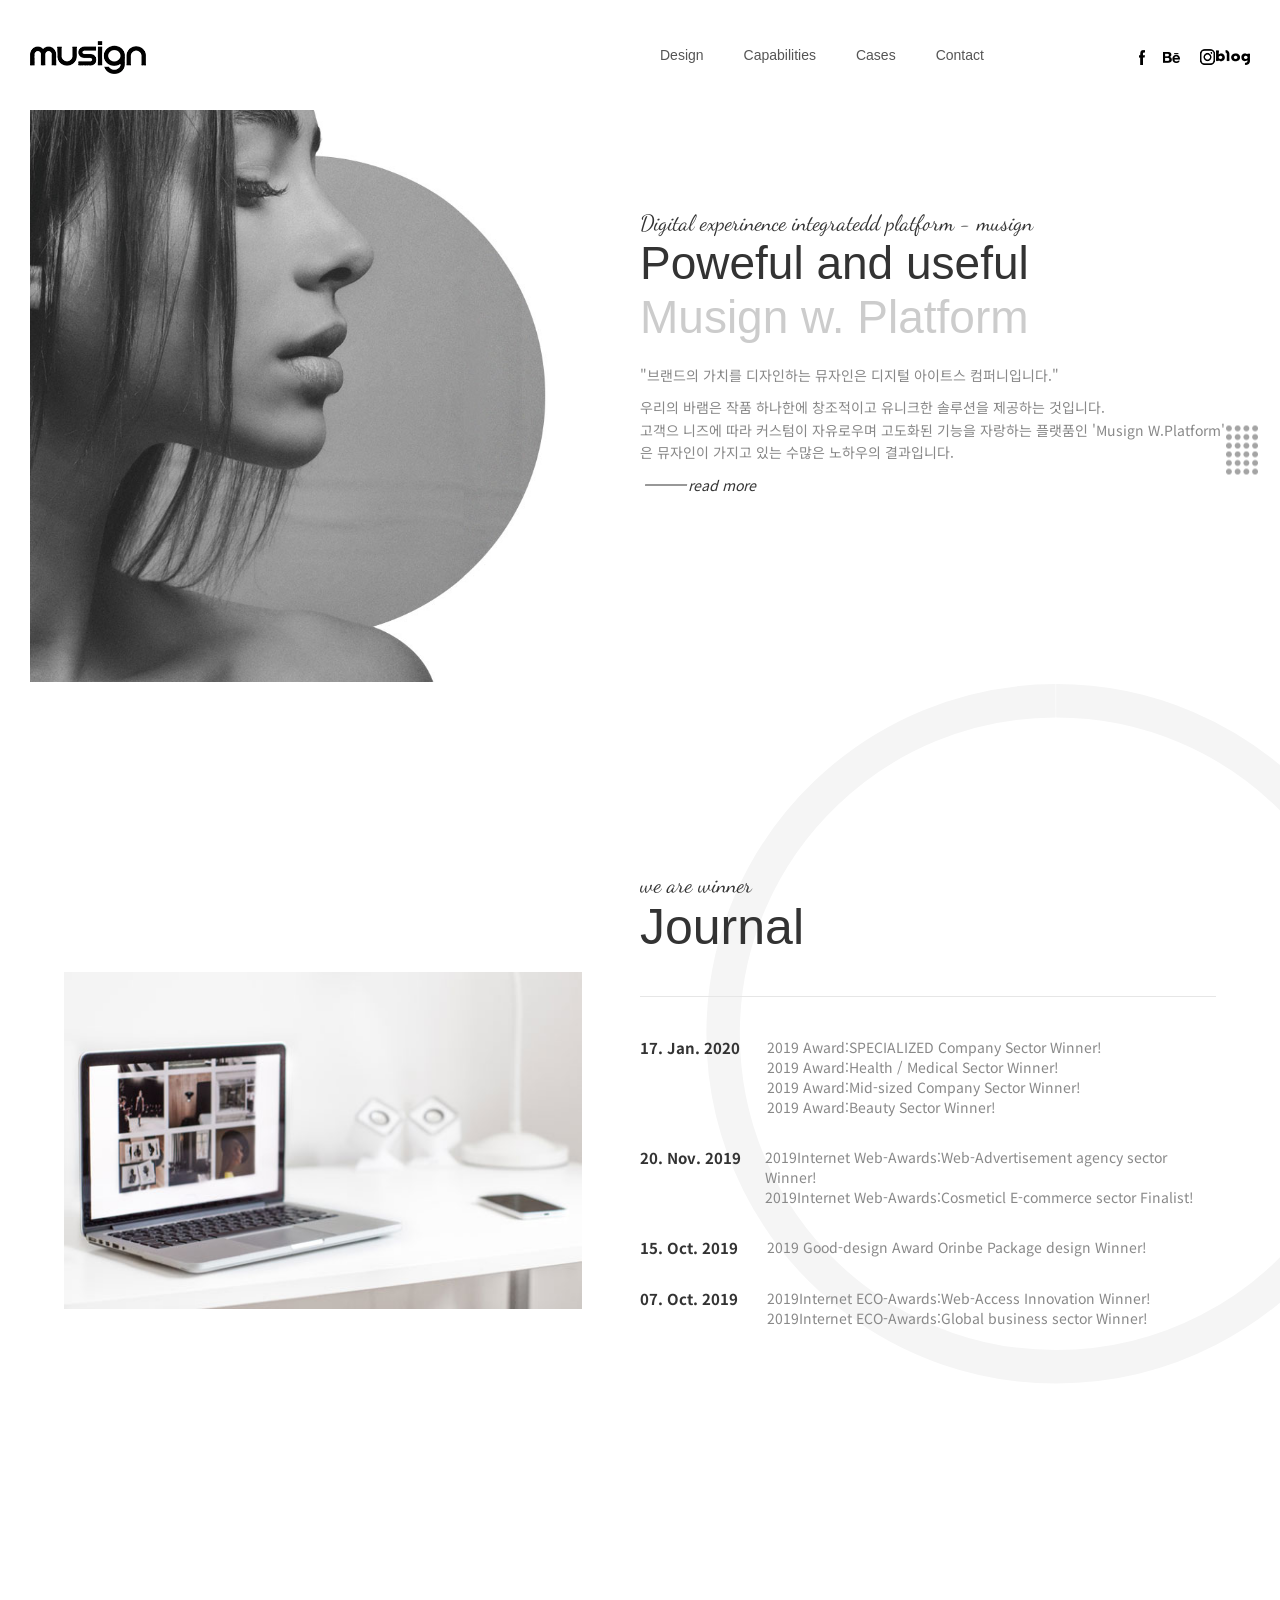
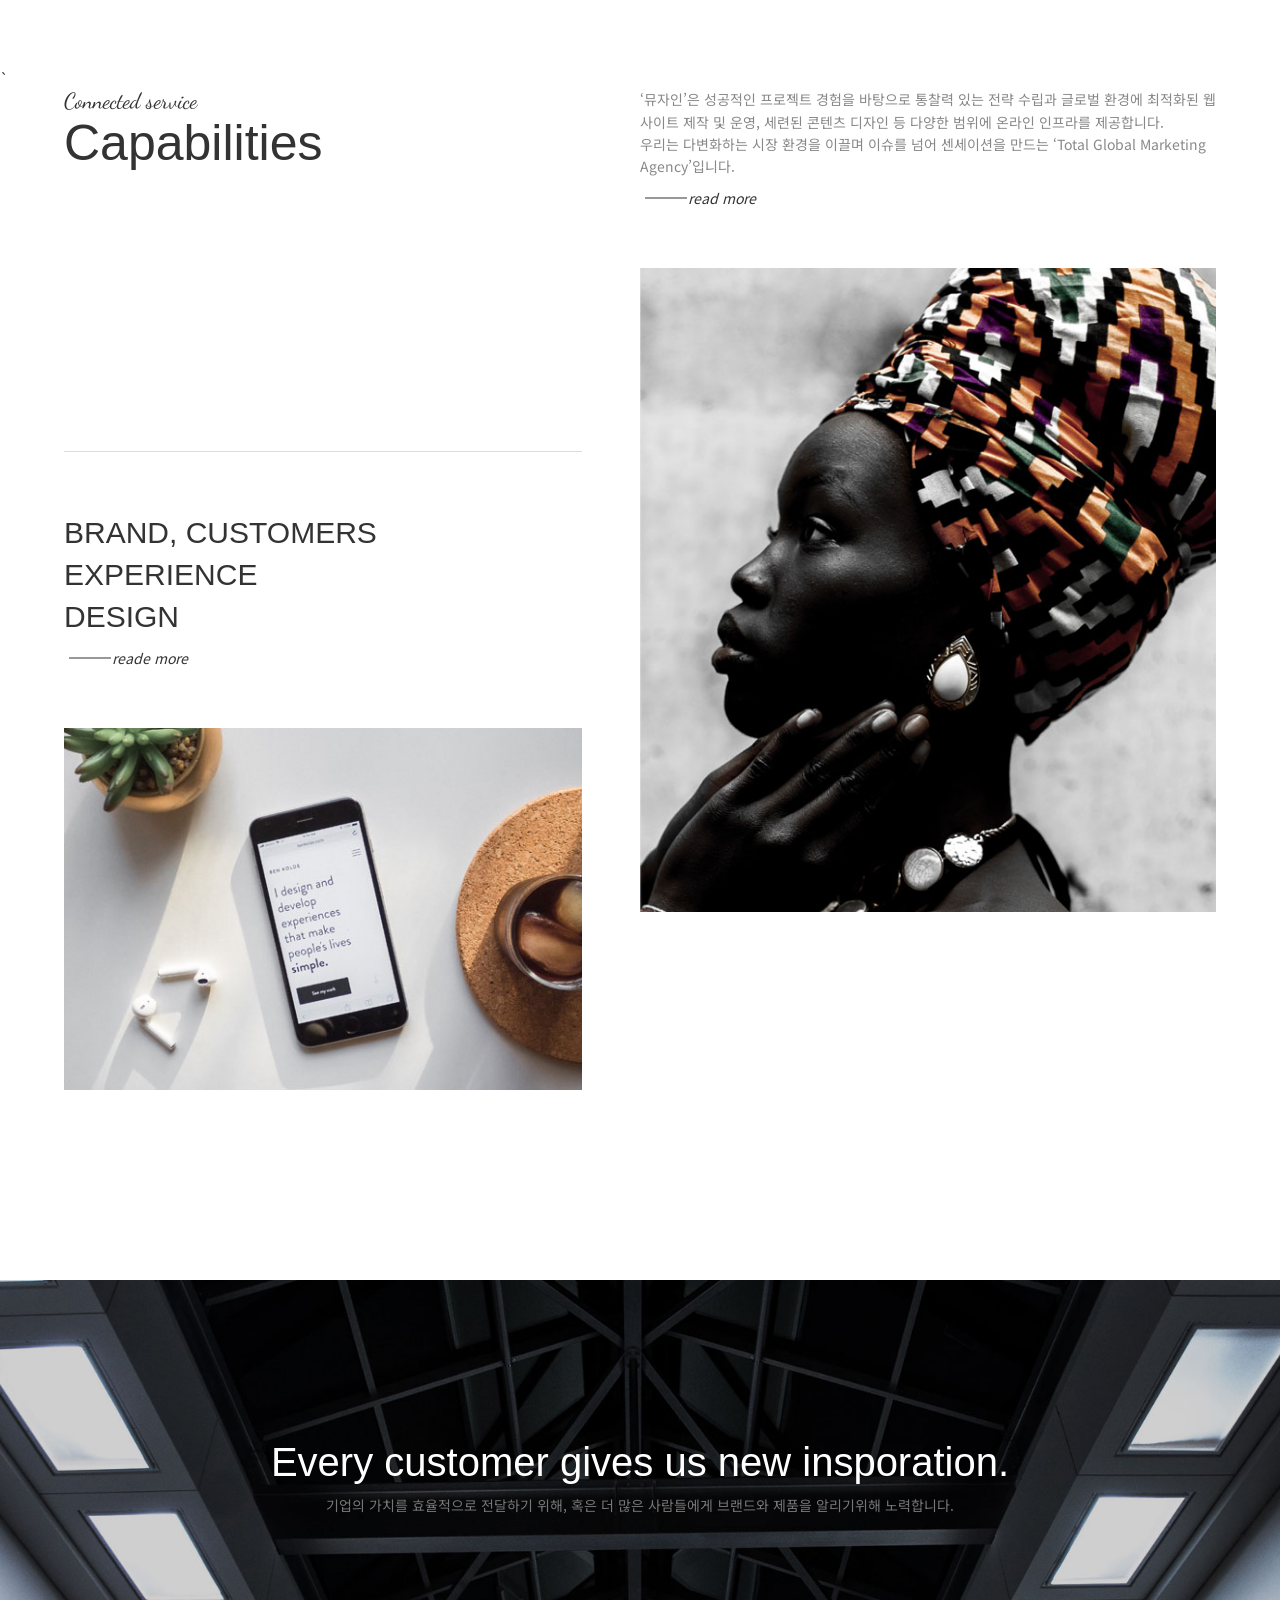
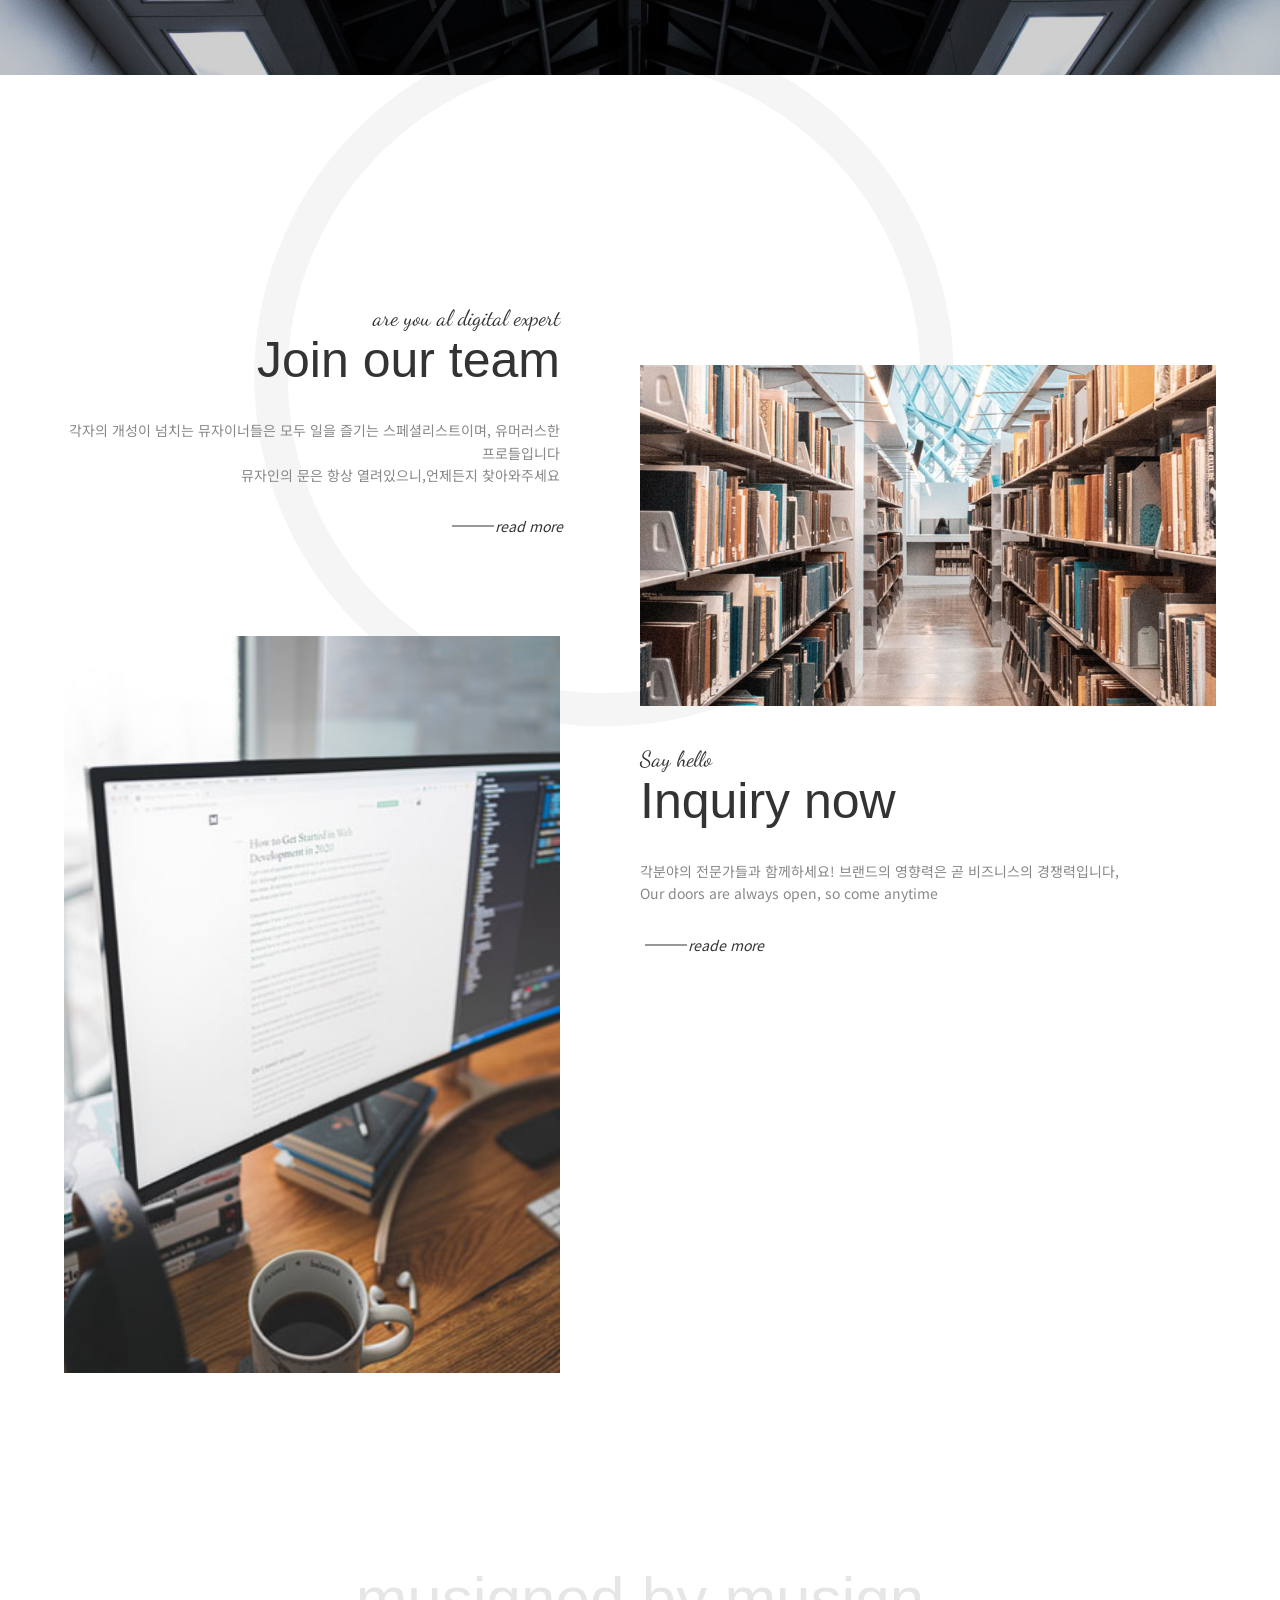
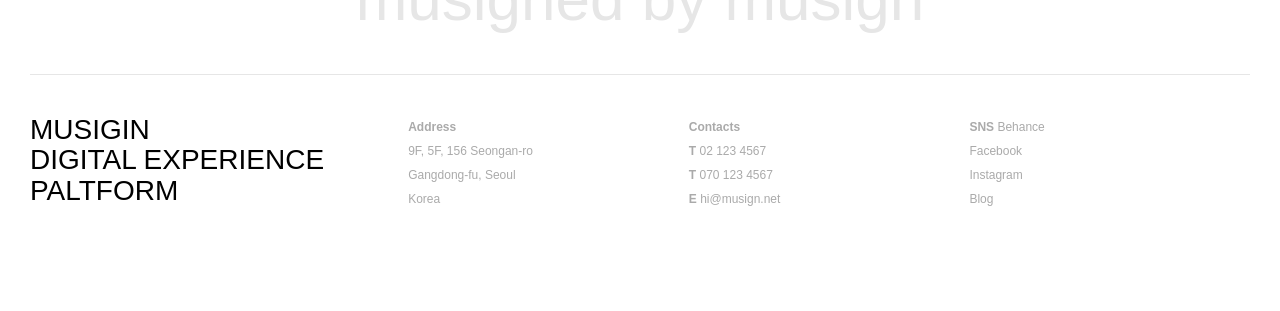
==== musign/index.html @ 60542009 "musign 제작" ====
<!doctype html>
<html lang="ko">
    <head>
        <meta charset="UTF-8" />
        <meta name="viewport" content="width=device-width, initial-scale=1.0" />
        <title>musign 클론코딩</title>
        <link rel="stylesheet" href="css/style.css" />
        <script src="js/jquery-3.3.1.min.js"></script>
        <script src="js/scrolla.jquery.min.js"></script>
        <script src="js/script.js"></script>
    </head>
    <body>
        <div class="wrap">
            <div class="menuOpen">
                <button class="open">
                    <img src="img/open-icon.png" alt="" />
                </button>
                <div class="menuWrap">
                    <a href="#" class="close"><img src="img/close.png" alt="" /></a>
                    <a href="#" class="close en"> close</a>
                    <ul class="tit en animate" data-animate="motion">
                        <li>
                            <a href="#"
                                ><span><b>Design</b></span></a
                            >
                        </li>
                        <li>
                            <a href="#"
                                ><span><b>Capabilities</b></span></a
                            >
                        </li>
                        <li>
                            <a href="#"
                                ><span><b>Cases</b></span></a
                            >
                        </li>
                        <li>
                            <a href="#"
                                ><span><b>Contact</b></span></a
                            >
                        </li>
                    </ul>
                </div>
            </div>
            <header>
                <div class="innerHeader">
                    <h1 class="logo">
                        <a href="index.html"><img src="img/logo.png" alt="" /></a>
                    </h1>
                    <nav class="mainMenu">
                        <span class="bar"></span>
                        <ul class="gnb en">
                            <li><a href="#">Design</a></li>
                            <li><a href="#">Capabilities</a></li>
                            <li><a href="#">Cases</a></li>
                            <li><a href="#">Contact</a></li>
                        </ul>
                        <ul class="sns">
                            <li>
                                <a href="#"><img src="img/sns-icon01.png" alt="" /></a>
                            </li>
                            <li>
                                <a href="#"><img src="img/sns-icon02.png" alt="" /></a>
                            </li>
                            <li>
                                <a href="#"><img src="img/sns-icon03.png" alt="" /></a>
                            </li>
                            <li>
                                <a href="#"><img src="img/sns-icon04.png" alt="" /></a>
                            </li>
                        </ul>
                    </nav>
                </div>
            </header>
            <section class="visual">
                <div class="mainImg">
                    <p class="img animate" data-animate="motion">
                        <img src="img/mainVisual.jpg" alt="" />
                    </p>
                </div>
                <div class="mainTxt">
                    <h2 class="tit en animate" data-animate="motion">
                        <span class="en_s"
                            ><b>Digital experinence integratedd platform - musign</b></span
                        >
                        <span><b>Poweful and useful</b></span>
                        <span class="gray"><b>Musign w. Platform</b></span>
                    </h2>
                    <div class="txt animate" data-animate="motion">
                        <p>
                            <b
                                >"브랜드의 가치를 디자인하는 뮤자인은 디지털 아이트스
                                컴퍼니입니다."</b
                            >
                        </p>
                        <p>
                            <b>
                                우리의 바램은 작품 하나한에 창조적이고 유니크한 솔루션을 제공하는
                                것입니다. <br />
                                고객으 니즈에 따라 커스텀이 자유로우며 고도화된 기능을 자랑하는
                                플랫품인 'Musign W.Platform' <br />은 뮤자인이 가지고 있는 수많은
                                노하우의 결과입니다.</b
                            >
                        </p>
                        <p>
                            <b><a href="#" class="moreBtn">read more</a></b>
                        </p>
                    </div>
                </div>
            </section>
            <section class="journal">
                <p class="scroll">scroll</p>
                <!-- svg -->
                <div class="circleBox animate" data-animate="motion">
                    <svg
                        class="svgAni"
                        version="1.1"
                        xmlns="http://www.w3.org/2000/svg"
                        xmlns:xlink="http://www.w3.org/1999/xlink"
                        x="0px"
                        y="0px"
                        width="700px"
                        height="700px"
                        viewBox="0 0 523.421 523.104"
                        enable-background="new 0 0 523.421 523.104"
                        xml:space="preserve"
                    >
                        <path
                            d="M510.844,261.637
                    c0,69.277-28.291,131.946-73.95,177.084c-44.978,44.464-106.809,71.916-175.05,71.916c-55.662,0-107.058-18.264-148.522-49.125
                    C52.343,416.126,12.843,343.494,12.843,261.637c0-56.924,19.102-109.387,51.245-151.329
                    c45.509-59.381,117.161-97.671,197.755-97.671c70.752,0,134.612,29.51,179.944,76.893
                    C484.565,134.242,510.844,194.871,510.844,261.637z"
                        />
                    </svg>
                </div>
                <div class="inner">
                    <div class="box">
                        <p class="img animate" data-animate="motion">
                            <img src="img/img_01.jpg" alt="" />
                        </p>
                    </div>
                    <div class="box">
                        <h2 class="tit en animate" data-animate="motion">
                            <span class="en_s"><b>we are winner</b></span>
                            <span><b>Journal</b></span>
                        </h2>
                        <ul>
                            <li>
                                <h3>17. Jan. 2020</h3>
                                <p>
                                    2019 Award:SPECIALIZED Company Sector Winner!<br />
                                    2019 Award:Health / Medical Sector Winner!<br />
                                    2019 Award:Mid-sized Company Sector Winner!<br />
                                    2019 Award:Beauty Sector Winner!
                                </p>
                            </li>
                            <li>
                                <h3>20. Nov. 2019</h3>
                                <p>
                                    2019Internet Web-Awards:Web-Advertisement agency sector
                                    Winner!<br />
                                    2019Internet Web-Awards:Cosmeticl E-commerce sector Finalist!
                                </p>
                            </li>
                            <li>
                                <h3>15. Oct. 2019</h3>
                                <p>2019 Good-design Award Orinbe Package design Winner!</p>
                            </li>
                            <li>
                                <h3>07. Oct. 2019</h3>
                                <p>
                                    2019Internet ECO-Awards:Web-Access Innovation Winner!<br />
                                    2019Internet ECO-Awards:Global business sector Winner!
                                </p>
                            </li>
                        </ul>
                    </div>
                </div>
            </section>
            <section class="service">
                `
                <div class="inner">
                    <div class="box">
                        <h2 class="tit en animate" data-animate="motion">
                            <span class="en_s"><b>Connected service</b></span>
                            <span><b>Capabilities</b></span>
                        </h2>
                    </div>
                    <div class="box">
                        <div class="txt">
                            <p>
                                ‘뮤자인’은 성공적인 프로젝트 경험을 바탕으로 통찰력 있는 전략 수립과
                                글로벌 환경에 최적화된 웹사이트 제작 및 운영, 세련된 콘텐츠 디자인
                                등 다양한 범위에 온라인 인프라를 제공합니다.<br />
                                우리는 다변화하는 시장 환경을 이끌며 이슈를 넘어 센세이션을 만드는
                                ‘Total Global Marketing Agency’입니다.
                            </p>
                            <a href="#" class="moreBtn">read more</a>
                        </div>
                        <p class="img animate" data-animate="motion">
                            <img src="img/img_02.jpg" alt="" />
                        </p>
                    </div>
                    <div class="box design">
                        <h2 class="tit en animate" data-animate="motion">
                            <span><b>BRAND, CUSTOMERS</b></span>
                            <span><b>EXPERIENCE</b></span>
                            <span><b>DESIGN</b></span>
                        </h2>
                        <a href="#" class="moreBtn">reade more</a>
                        <p class="img animate" data-animate="motion">
                            <img src="img/img_03.jpg" alt="" />
                        </p>
                    </div>
                </div>
            </section>
            <section class="customer">
                <h2 class="tit en animate" data-animate="motion">
                    <span><b>Every customer gives us new insporation.</b></span>
                </h2>
                <div class="txt">
                    기업의 가치를 효율적으로 전달하기 위해, 혹은 더 많은 사람들에게 브랜드와 제품을
                    알리기위해 노력합니다.
                </div>
            </section>
            <section class="team">
                <!-- svg -->
                <div class="circleBox animate" data-animate="motion">
                    <svg
                        class="svgAni"
                        version="1.1"
                        xmlns="http://www.w3.org/2000/svg"
                        xmlns:xlink="http://www.w3.org/1999/xlink"
                        x="0px"
                        y="0px"
                        width="700px"
                        height="700px"
                        viewBox="0 0 523.421 523.104"
                        enable-background="new 0 0 523.421 523.104"
                        xml:space="preserve"
                    >
                        <path
                            d="M510.844,261.637
                c0,69.277-28.291,131.946-73.95,177.084c-44.978,44.464-106.809,71.916-175.05,71.916c-55.662,0-107.058-18.264-148.522-49.125
                C52.343,416.126,12.843,343.494,12.843,261.637c0-56.924,19.102-109.387,51.245-151.329
                c45.509-59.381,117.161-97.671,197.755-97.671c70.752,0,134.612,29.51,179.944,76.893
                C484.565,134.242,510.844,194.871,510.844,261.637z"
                        />
                    </svg>
                </div>
                <div class="inner">
                    <div class="box left">
                        <h2 class="tit en animate" data-animate="motion">
                            <span class="en_s"><b>are you al digital expert</b></span>
                            <span><b>Join our team</b></span>
                        </h2>
                        <div class="txt">
                            <p>
                                각자의 개성이 넘치는 뮤자이너들은 모두 일을 즐기는 스페셜리스트이며,
                                유머러스한 프로들입니다<br />
                                뮤자인의 문은 항상 열려있으니,언제든지 찾아와주세요
                            </p>
                        </div>
                        <a href="#" class="moreBtn">read more</a>
                        <p class="img animate" data-animate="motion">
                            <img src="img/img_05.jpg" alt="" />
                        </p>
                    </div>
                    <div class="box">
                        <p class="img animate" data-animate="motion">
                            <img src="img/img_06.jpg" alt="" />
                        </p>
                        <h2 class="tit en animate" data-animate="motion">
                            <span class="en_s"><b>Say hello</b> </span>
                            <span><b>Inquiry now</b></span>
                        </h2>
                        <div class="txt">
                            <p>
                                각분야의 전문가들과 함께하세요! 브랜드의 영향력은 곧 비즈니스의
                                경쟁력입니다, <br />
                                Our doors are always open, so come anytime
                            </p>
                        </div>
                        <a href="#" class="moreBtn">reade more</a>
                    </div>
                </div>
            </section>
            <footer>
                <div class="top">
                    <h2 class="tit en animate" data-animate="motion">
                        <span><b>musigned by musign</b></span>
                    </h2>
                </div>
                <div class="bottom en">
                    <ul>
                        <li>
                            MUSIGIN <br />
                            DIGITAL EXPERIENCE <br />PALTFORM
                        </li>
                        <li>
                            <b>Address</b> <br />
                            9F, 5F, 156 Seongan-ro <br />
                            Gangdong-fu, Seoul <br />
                            Korea
                        </li>
                        <li>
                            <b>Contacts</b><br />
                            <b>T</b> 02 123 4567<br />
                            <b>T</b> 070 123 4567<br />
                            <b>E</b> hi@musign.net
                        </li>
                        <li>
                            <b>SNS</b>
                            Behance <br />
                            Facebook <br />
                            Instagram <br />
                            Blog
                        </li>
                    </ul>
                </div>
            </footer>
        </div>
    </body>
</html>
---- musign/css/style.css ----
@charset "utf-8";
@import url('https://fonts.googleapis.com/css2?family=Dancing+Script&family=Noto+Sans+KR&display=swap');

/* reset */
* {margin: 0;padding: 0;}
html, body, div, span, applet, object, iframe, h1, h2, h3, h4, h5, h6, p, blockquote, pre, a, abbr, acronym, address, big, cite, code, del, dfn, em, font, img, ins, kbd, q, s, samp, small, strike, strong, sub, sup, tt, var, b, u, i, center, dl, dt, dd, ol, ul, li, fieldset, form, label, legend, table, tbody, tfoot, thead, tr, th, td{margin:0;padding:0;}
h1, h2, h3, h4, h5, h6 {font-weight: 700; font-size: inherit;}
a {color: inherit; text-decoration: inherit;}
img {vertical-align: middle;}
a img {border: none;}
li {list-style: none;}
address, em, i {font-style: normal;}
a:focus {outline: none}
button:focus {outline: none}

@font-face {
    font-family: 'handel gothic';
    src: url(../font/handelgothic.ttf) format('truetype');
}

 /* layout */

body{font-family: 'Noto Sans KR', sans-serif; font-size: 14px; color:#333;}
.wrap {position: relative; overflow: hidden;}
.en {font-family: 'handel gothic', sans-serif;}
.en_s {font-family: 'Dancing Script', cursive;}
.innerHeader {max-width: 90%; margin: 0 auto; height: 110px; line-height: 110px; display: flex; justify-content: space-between;}
.innerHeader .logo a {display: block; width: 100%; height: 100%;}
.innerHeader .mainMenu {width: 50%;  display: flex; justify-content: space-between;}
.innerHeader .mainMenu span {display: none;}
.innerHeader .mainMenu .gnb{ width: 50%; display: flex;}
.innerHeader .mainMenu .gnb li {margin: 0 20px;}
.innerHeader .mainMenu .gnb li a {display: block; width: 100%; height: 100%; color:#555;}
.innerHeader .mainMenu .sns{ width: 25%; display: flex;}
.innerHeader .mainMenu .sns li{width: 25%; text-align: right;}
.innerHeader .mainMenu .sns li a {display: block; width: 100%; height: 100%;}

/* 공통요소 */
.tit {font-size: 50px;}
.tit span {display: block;}
.tit span b{font-weight: normal; overflow: hidden; }
.tit span.en_s {font-size: 22px; font-weight: normal;}
.tit span.gray {color:#ccc}
.txt p {color:#888; line-height: 1.6; margin-bottom: 10px;}
.moreBtn {display: inline-block; color:#333; position: relative; padding-left: 45px; transform: skewX(-15deg) translateX(5px); transition: all 0.15s;}
.moreBtn:before {content: ''; width: 42px; height: 1px; background: #333; position: absolute; top: 50%; left: 0; transform: translateY(-50%);}
.moreBtn:hover, .moreBtn:focus {transform: skewX(0deg) translateX(0px); transition: all 0.3s;}
.inner {width: 1320px; margin:auto; display: flex;justify-content: space-between; flex-wrap: wrap;}
.inner .box {width: 50%; }


/* visual */
.visual {max-width: 90%; margin:0 auto; display: flex;}
.visual .mainImg {width: 50%;}
.visual .mainImg img {width: 90%;}
.visual .mainTxt {width: 50%; margin-top: 180px;}
.visual .mainTxt .tit {font-size: 72px;}
.visual .mainTxt .txt {padding:50px 0 0 70px}

/* journal */
.journal {position: relative; padding:190px 0 120px;}
.journal .scroll {text-transform: uppercase; position: absolute; left: 50%; transform: translateX(-50%); top:-20px; font-size: 10px; letter-spacing: 5px;
 writing-mode: vertical-rl; padding-top: 90px;}
.journal .scroll::before {content: '';position: absolute; height: 75px; width: 1px; background: #333; top:0; left: 6px;}
.journal .inner .box .img {padding-top: 100px;}
.journal .inner .box .tit {margin-bottom: 40px;}
.journal .inner .box ul{border-top: 1px solid #e6e6e6; padding-top: 40px;}
.journal .inner .box ul li {margin-bottom: 30px; display: flex; }
.journal .inner .box ul li h3 {width: 22%; font-size: 15px; font-weight: bold;}
.journal .inner .box ul li p {color:#888;}

/* service */
.service {padding:190px 0;}
.service .inner .box .img {margin-top: 60px;}
.service .inner .box.design {width: 45%;margin-top: -40%; border-top: 1px solid #c4e5ea; padding-top: 60px;}
.service .inner .box.design .tit {font-size: 30px; line-height: 1.4; margin-bottom: 10px;}

/* customer */
.customer {background: url(../img/img_04.jpg) no-repeat center/cover; padding:160px; text-align: center;}
.customer .tit {color:#fff; font-size: 40px; margin-bottom: 10px;}
.customer .txt {color: #777;}

/* team */
.team {padding:190px 0; position: relative;}
.team .inner .box.left {text-align: right;padding-right: 80px; box-sizing: border-box;}
.team .inner .box .tit {margin-top: 40px;}
.team .inner .box .img {margin-top: 100px;}
.team .inner .box .txt {margin: 30px 0;}

/* footer */
footer {width: 1320px; margin: 0 auto;}
footer .top .tit {color:#e6e6e6; font-size: 62px; text-align: center; margin-bottom: 40px;}
footer .bottom {border-top: 1px solid #e6e6e6;padding: 40px 0 100px}
footer .bottom ul {display: flex; justify-content: space-between; flex-wrap: wrap;}
footer .bottom ul li {width: 23%; color:#aaa; font-size: 12px; line-height: 2;}
footer .bottom ul li:nth-child(1) {width: 31%;font-size:28px; color:#000; line-height: 1.1;}

/* circleBox SVG */
.circleBox {transform: rotate(-90deg);}
.journal .circleBox {width: 700px; position: absolute; right: 13%; top:100px; z-index: -1;}
.team .circleBox {width: 700px; position: absolute; top:-50px; left: 20%; z-index: -1;}
.circleBox path {fill:none; stroke:#f5f5f5; stroke-width: 25; stroke-dashoffset:0 ; stroke-dasharray:1564;}

/* animation */
.circleBox .svgAni path {animation-name: dash; animation-duration: 1.5s;}
@keyframes dash {
    0% {stroke-dashoffset: 1564;}
}

/* menuOpen */
.menuOpen button.open {position: fixed;right: 0; top:50%;transform: translateY(-50%);z-index: 100; border:none;padding:30px 22px; box-sizing: border-box;background: none;} 
.menuOpen button.open:before {content:''; width: 100%; height: 100%; background: #f5f5f5; position: absolute; right:-100%; top:0; z-index: -1; transition:all 0.5s}
.menuOpen button.open:hover:before, .menuOpen button.open:focus:before {right:0; transition:all 0.5s; cursor: pointer;}

/* menuWrap */
.menuOpen .menuWrap {width: 100%; height: 100vh; position: fixed; top:0; right:0; z-index:100;background: #eee;}
.menuOpen .menuWrap .tit {color:#ccc; position: absolute; top:50%; transform: translateY(-50%); left: 25%; font-size: 60px;}
.menuOpen .menuWrap .tit li a {display: inline-block; margin-bottom: 20px; position: relative; transition: all 0.3s;}
.menuOpen .menuWrap .tit li a:hover, .menuOpen .menuWrap .tit li a:focus {transform: translateX(30px); color:#333;}
.menuOpen .menuWrap .tit li a:after {content: ''; width: 0; height: 2px; background: #333; position: absolute; left: 0; bottom:-5px; transition: all 0.3s;}
.menuOpen .menuWrap .tit li a:hover:after, .menuOpen .menuWrap .tit li a:focus:after {width: 100%;}

/* close button */
.menuOpen .menuWrap .close:nth-child(1){position: absolute; left: 30px; top:50%; transform: translateY(-50%);}
.menuOpen .menuWrap .close.en {position: absolute; right:50px; top:50px; font-size: 25px; border-bottom: 1px solid #888; color:#888;}

.menuOpen .menuWrap:before {content:''; width: 700px; height: 700px; background: #fff; position: absolute; left: 30%; top:50%; transform: translateY(-50%); border-radius: 100%;}

.menuOpen .menuWrap {width: 0%; opacity: 0; transform: skewY(40deg); transition: all 0.3s;}
.menuOpen .menuWrap.on {width: 100%; opacity: 1; transform: skewY(0deg); transition: all 0.5s;}

/* animation */
.tit.motion span { transform: translate3d(0,0,0) skewY(0deg); overflow: hidden;}
.tit.motion span b {display: block; animation-name: textAni; animation-duration: 1.3s;}

@keyframes textAni {
    0% {opacity: 0;}
    30% {opacity: 0; transform: translate3d(0 ,40px, 0) skewY(8deg); transform-origin: top left;}
}

.txt.motion p {transform: translate3d(0,0,0) skewY(0deg); overflow: hidden;}
.txt.motion p b {display: block;animation-name: textAni; animation-duration: 2s;}

/* img애니메이션 */
.img.motion  {position: relative; animation-name: imgAni; animation-duration: 1s;}
.img.motion:after {content: ''; width: 100%; height: 0%; background: #fff; position:absolute; top:0; left: 0; animation-name: mask; animation-duration: 1.2s;}
@keyframes mask {
    0% {height:90%}
}

/* 배경색애니 */
body {transition: all 0.4s;}
body.on {background: #e8fcff; transition: all 0.3s;}

.service .img.motion:after {background: #e8fcff;}

/* responsive */
/* pc모드 1720~1401px */
@media screen and (max-width: 1720px) {
.innerHeader {max-width:100%; padding: 0 30px; box-sizing: border-box;}
.innerHeader .mainMenu .sns { width: 23%;}
.visual {max-width: 100%; padding:0 30px; box-sizing: border-box;} 
.visual .mainTxt {margin-top:160px ;}
.visual .mainTxt .tit {font-size: 62px}
}

/* pc모드 1400~1025px */
 @media screen and (max-width: 1400px) {
    .visual .mainTxt {margin-top: 100px;}
    .visual .mainTxt .tit {font-size: 46px;}
    .visual .mainTxt .txt {padding:20px 0 0 0}
    .txt p b {font-weight: normal;}
    .journal .scroll {display: none;}
    .journal .circleBox {right:-10%; top:0;}
    .journal .inner .box .img {width: 90%;}
    .img img {width: 100%;}
    .inner {width: 90%;}
    footer {width: 100%; padding:0 30px; box-sizing: border-box;}
} 

/* 테블릿모드 1024~769px */
 @media screen and (max-width: 1024px) {
    innerHeader {height:80px;line-height: 80px;}
    .innerHeader .mainMenu {display: none; width:0; height:0; opacity: 0;}
    .menuOpen button.open {top:20px; right:20px;  padding:0;  transform: none;}
    .menuOpen button.open:before {display: none;}
    .visual {flex-wrap: wrap;}
    .visual .mainImg {width: 100%;}
    .visual .mainImg img {width: 100%; }
    .visual .mainTxt { width:100%;  margin-top: 50px;}
    .inner .box {width:100%}
    .journal {padding: 80px 0;} 
    .journal .circleBox { top:200px;}
    .journal .inner .box .img { padding-top: 0; width: 80%; margin: 0 auto 50px;}
    .service {padding:80px 0;}
    .service .inner .txt {margin-top: 20px;}
    .service .inner .box .img {width: 70%; margin:50px auto;}
    .service .inner .box .img img {width: 100%;}
    .service .inner .box.design {margin-top: 0; width:100%;}
    .service .inner .box.design .img {margin-left: 0;}
    .service .inner .box.design .img img {width: 100%;}
    .service .inner .box.design .img.motion:after {background: #fff;}
    .service .inner .box.design .tit {font-size: 35px;}
    .customer {padding:120px 0;}
    .customer .tit {font-size: 30px;}
    .team .inner .box.left {padding-right: 0;position: relative;}
    .team .inner .box.left .moreBtn {position: absolute; right:0;}
    .team .inner .box .img {margin-top: 50px; width: 70%; float: right;}
    .team .inner .box .img:nth-child(1) {width: 100%;}
    .team .inner .box .tit {clear:both; padding-top:50px}
    footer .bottom ul li:nth-child(1) { width: 100%; margin-bottom: 30px;}
    footer .bottom ul li {width: 33.3333%;}
} 

/* 테블릿모드 767~321px */
 @media screen and (max-width: 768px) {
    body {font-size: 13px;}
    .innerHeader {height: 60px; line-height: 60px;}
    .menuOpen button.open{height: 60px; width: 50px; top: 5px; right: 5px;}
    .menuOpen button.open img {height: 38px;}
    .tit {font-size: 30px;}
    .visual {padding:0 20px}
    .visual .mainTxt .tit {font-size: 31px;}
    .menuOpen .menuWrap .tit {font-size: 35px; left: 20px;}
    .menuOpen .menuWrap .close:nth-child(1){top:20px; left: 20px; transform: none; }
    .menuOpen .menuWrap .close:nth-child(2){display: none;}
    .tit span.en_s {font-size: 18px;}
    .txt p {margin-bottom: 20px;}
    .inner {width: 100%; padding:0 20px; box-sizing: border-box;}
    .journal {padding:50px 0;}
    .journal .circleBox {top:15%; right:-4%}
    .journal .inner .box .img {width: 100%; margin-bottom: 30px;}
    .journal .inner .box ul{padding-top: 20px;}
    .journal .inner .box ul li {margin-bottom: 20px; flex-wrap: wrap;}
    .journal .inner .box ul li h3 {width: 100%;margin-bottom: 10px;}
    .service {padding:50px 0;}
    .service .inner .box.design .img.motion:after {background: #e8fcff;}
    .customer {padding:80px 20px}
    .team {padding:50px 0;}
    footer {padding:0 20px;}
    footer .top .tit {font-size: 31px;}
    footer .bottom ul li {width: 100%; margin-bottom: 10px;}
    footer .bottom ul li :nth-child(1) {font-size: 13px; color:#333;}




 }

 /* 테블릿모드 320px이하 */
 @media screen and (max-width: 320px) {
    body {font-size: 12px;}
    .tit span.en_s {font-size: 16px;}
    .visual .mainTxt .tit, .tit, footer .top .tit, .menuOpen .menuWrap .tit {font-size: 27px;}
    .jounal .inner .box ul li h3 {font-family: 14px;}
    .service .inner .box .img.motion:after {background: #fff;}
    .service .inner .box.design .tit {font-size: 22px;}
    .moreBtn {font-size: 11px;}
 }
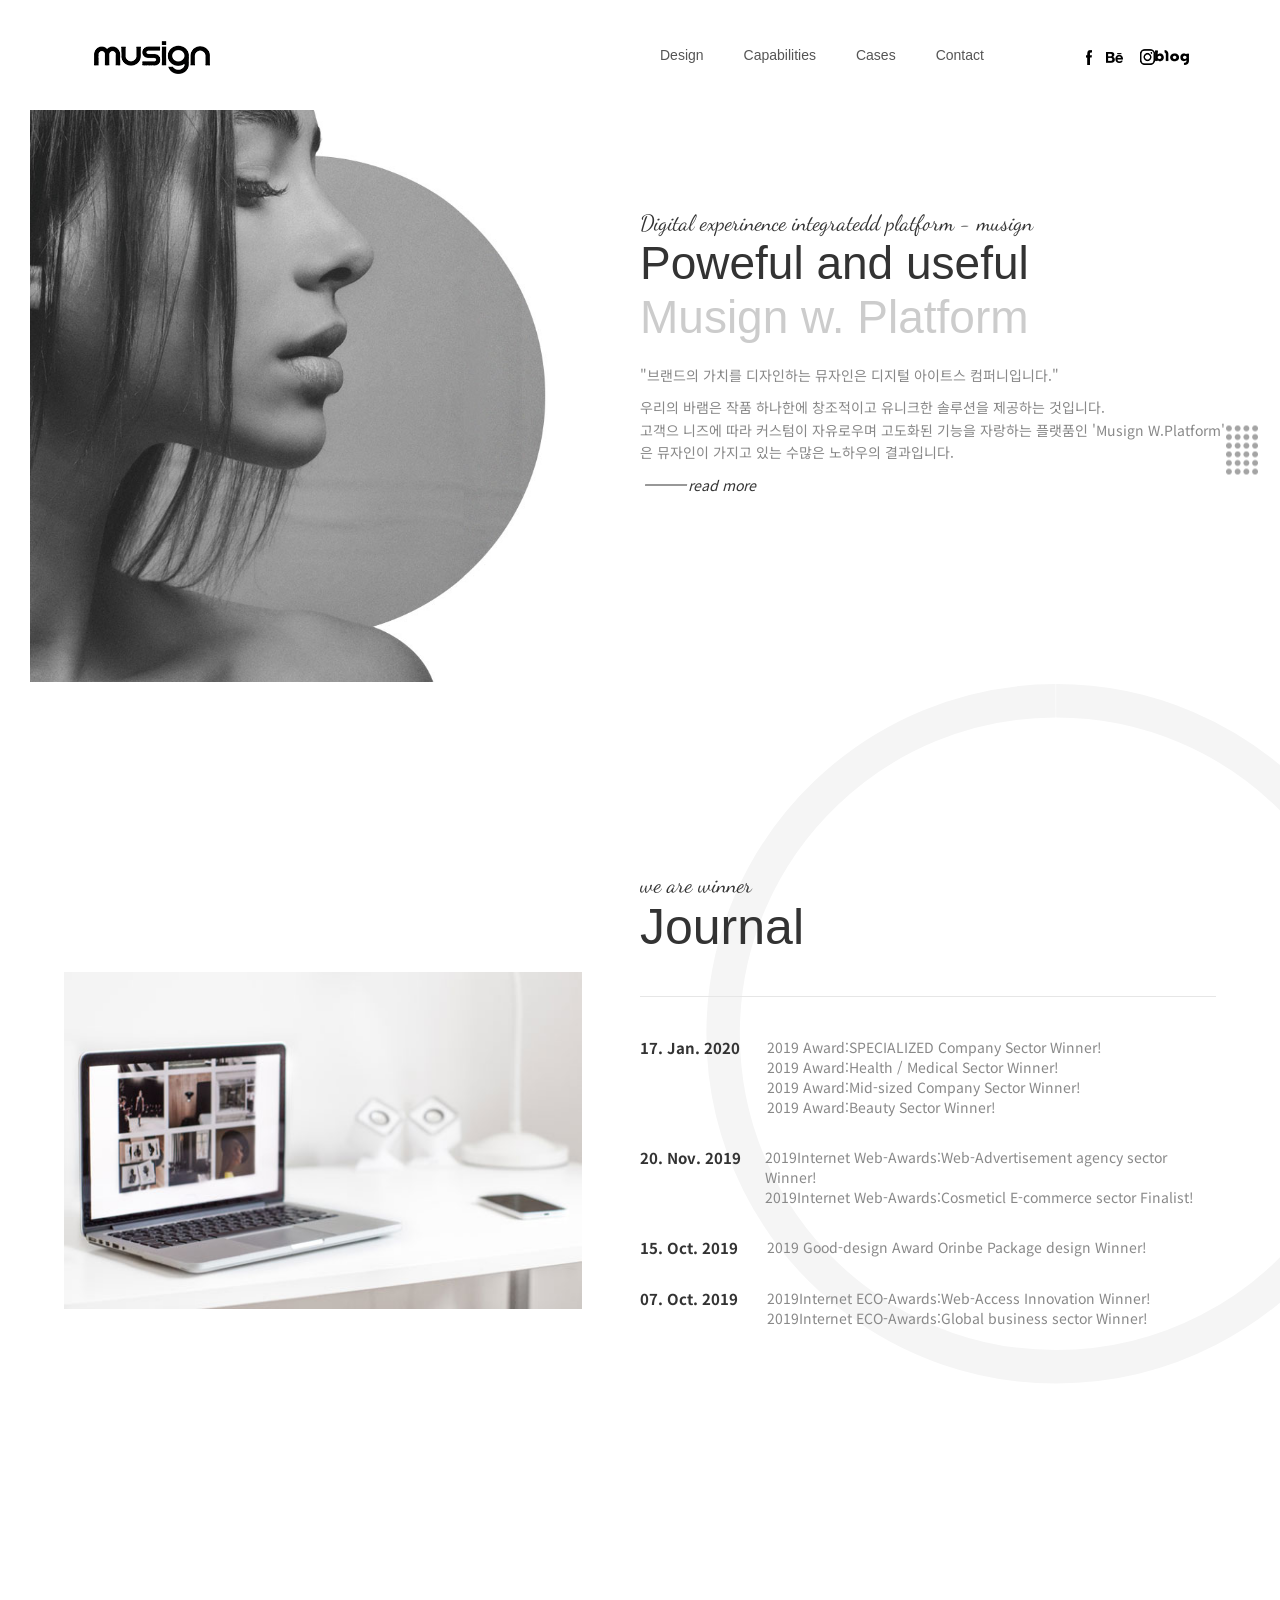
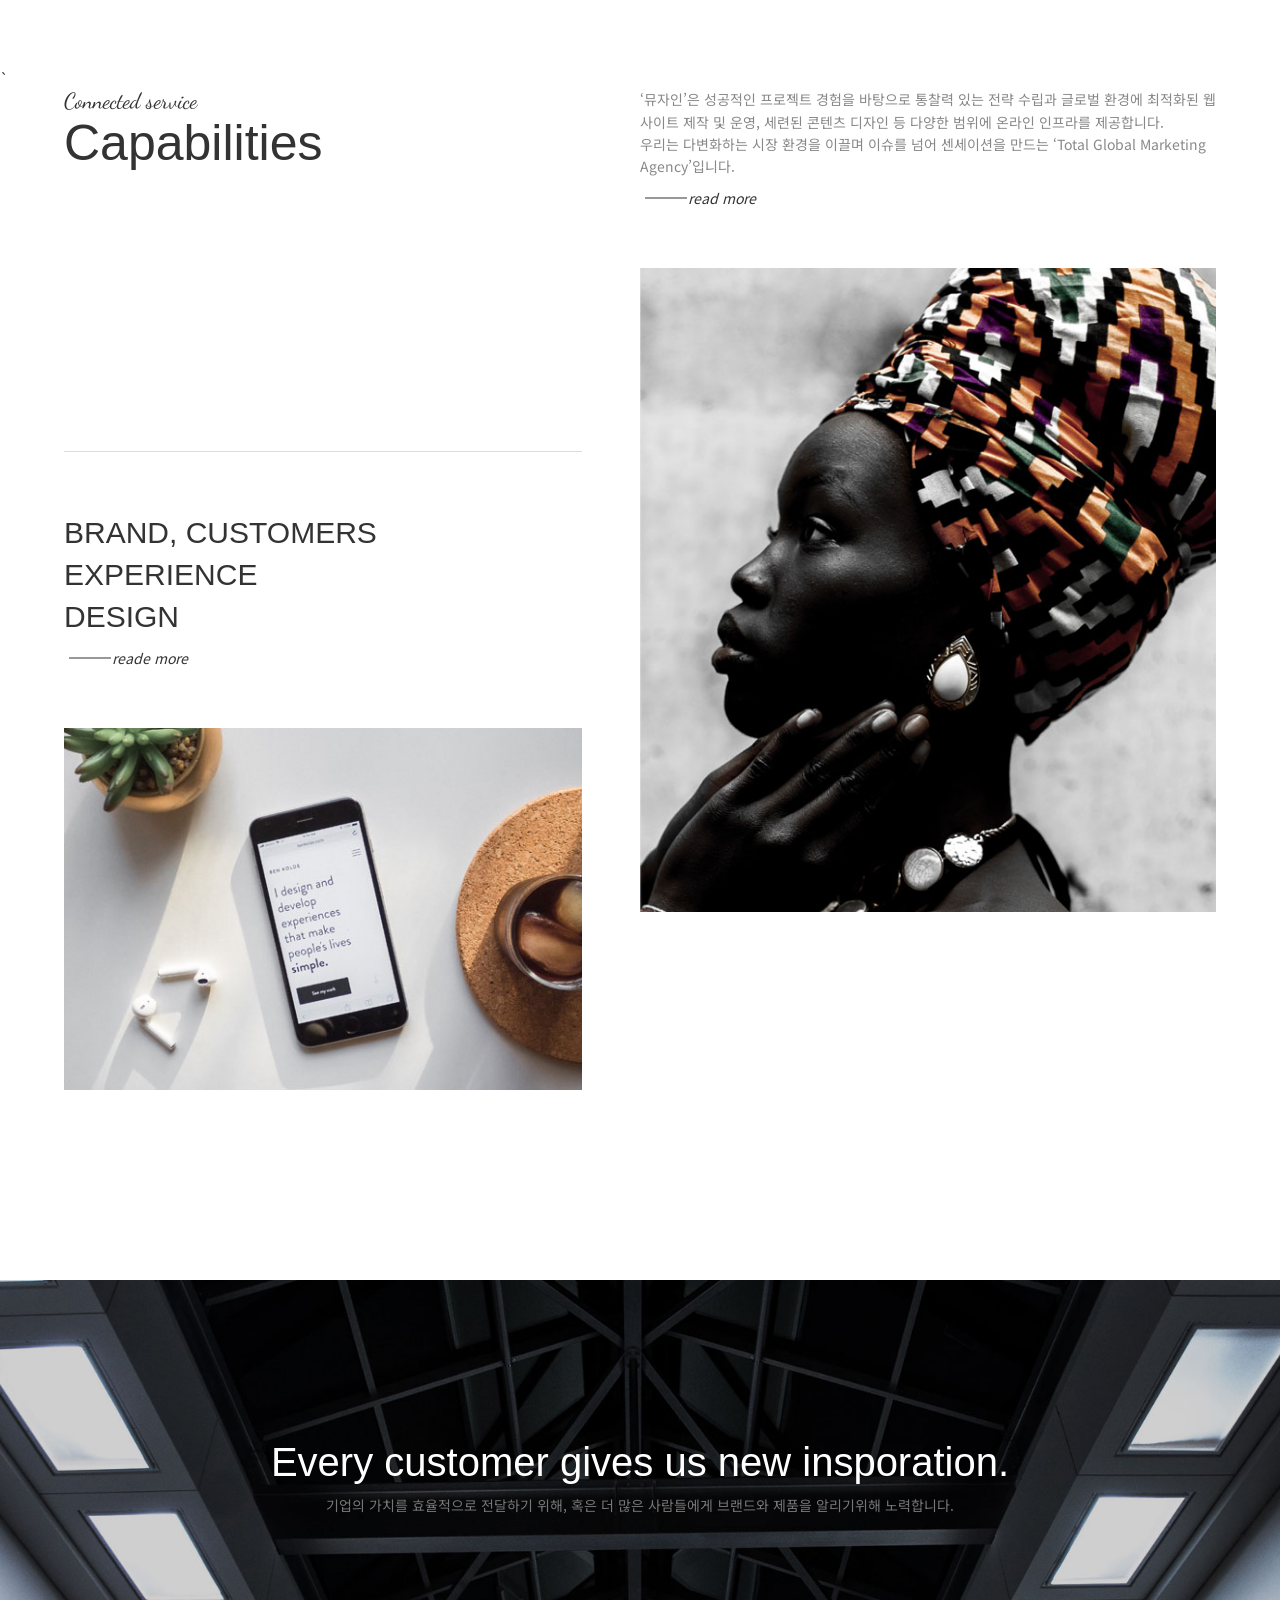
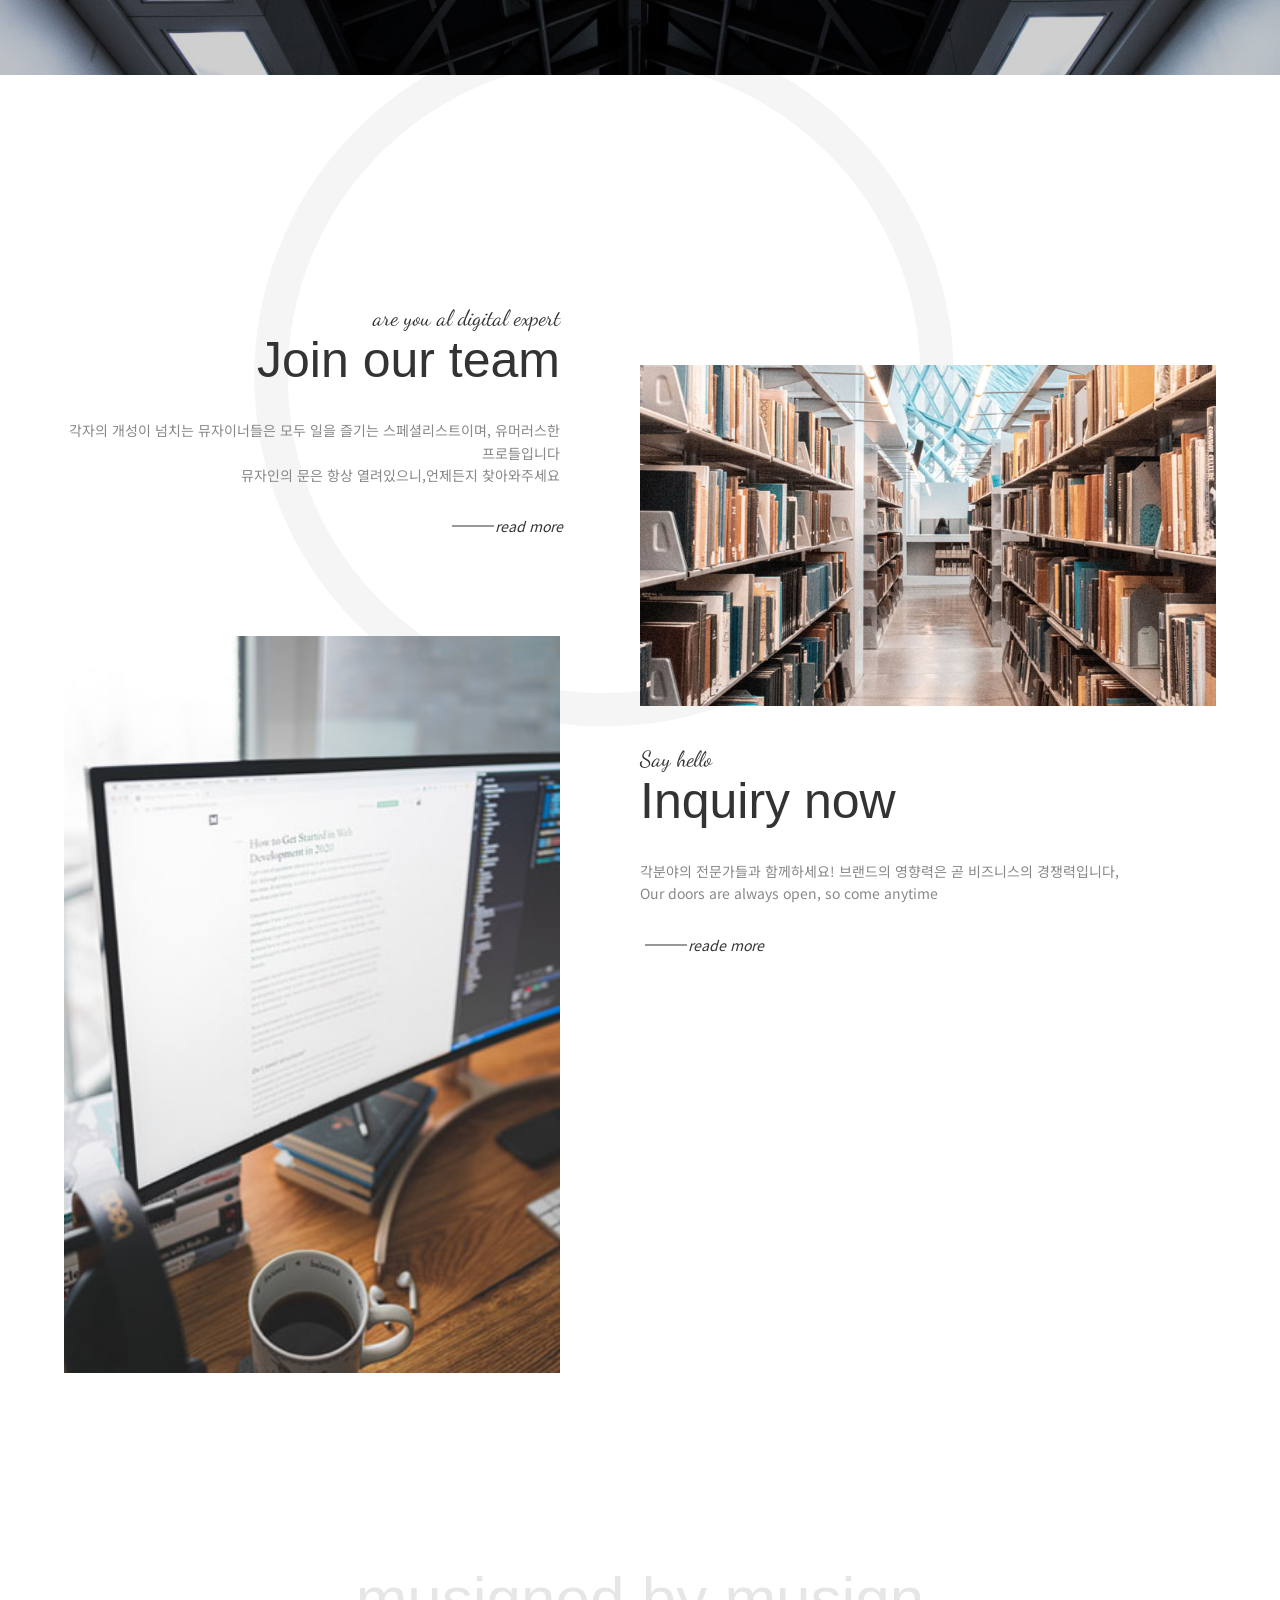
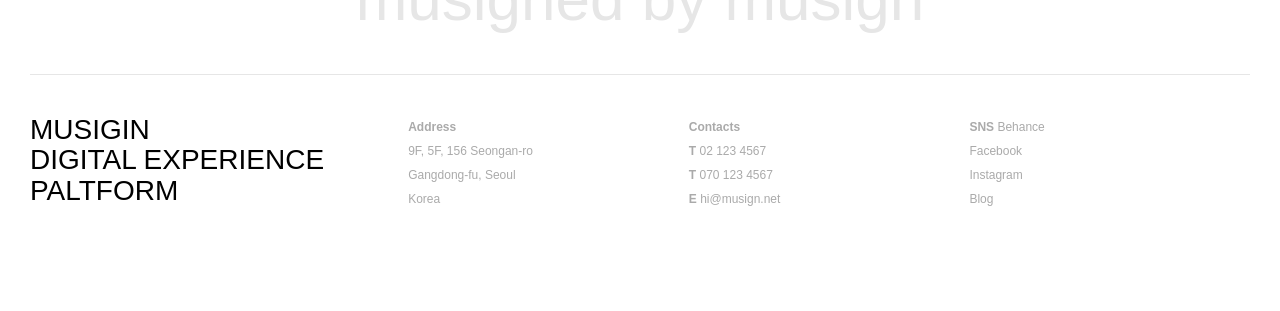
==== commit 9bab19da: "html 구조 & name 일부 수정" ====
--- a/musign/index.html
+++ b/musign/index.html
@@ -10,7 +10,7 @@
         <script src="js/script.js"></script>
     </head>
     <body>
-        <div class="wrap">
+        <div id="wrap">
             <div class="menuOpen">
                 <button class="open">
                     <img src="img/open-icon.png" alt="" />
@@ -42,8 +42,8 @@
                     </ul>
                 </div>
             </div>
-            <header>
-                <div class="innerHeader">
+            <header id="header">
+                <div class="inner">
                     <h1 class="logo">
                         <a href="index.html"><img src="img/logo.png" alt="" /></a>
                     </h1>
--- a/musign/css/style.css
+++ b/musign/css/style.css
@@ -21,19 +21,19 @@
  /* layout */
 
 body{font-family: 'Noto Sans KR', sans-serif; font-size: 14px; color:#333;}
-.wrap {position: relative; overflow: hidden;}
+#wrap {position: relative; overflow: hidden;}
 .en {font-family: 'handel gothic', sans-serif;}
 .en_s {font-family: 'Dancing Script', cursive;}
-.innerHeader {max-width: 90%; margin: 0 auto; height: 110px; line-height: 110px; display: flex; justify-content: space-between;}
-.innerHeader .logo a {display: block; width: 100%; height: 100%;}
-.innerHeader .mainMenu {width: 50%;  display: flex; justify-content: space-between;}
-.innerHeader .mainMenu span {display: none;}
-.innerHeader .mainMenu .gnb{ width: 50%; display: flex;}
-.innerHeader .mainMenu .gnb li {margin: 0 20px;}
-.innerHeader .mainMenu .gnb li a {display: block; width: 100%; height: 100%; color:#555;}
-.innerHeader .mainMenu .sns{ width: 25%; display: flex;}
-.innerHeader .mainMenu .sns li{width: 25%; text-align: right;}
-.innerHeader .mainMenu .sns li a {display: block; width: 100%; height: 100%;}
+#header .inner {max-width: 90%; margin: 0 auto; height: 110px; line-height: 110px; display: flex; justify-content: space-between;}
+#header .inner .logo a {display: block; width: 100%; height: 100%;}
+#header .inner .mainMenu {width: 50%;  display: flex; justify-content: space-between;}
+#header .inner .mainMenu span {display: none;}
+#header .inner .mainMenu .gnb{ width: 50%; display: flex;}
+#header .inner .mainMenu .gnb li {margin: 0 20px;}
+#header .inner .mainMenu .gnb li a {display: block; width: 100%; height: 100%; color:#555;}
+#header .inner .mainMenu .sns{ width: 25%; display: flex;}
+#header .inner .mainMenu .sns li{width: 25%; text-align: right;}
+#header .inner .mainMenu .sns li a {display: block; width: 100%; height: 100%;}
 
 /* 공통요소 */
 .tit {font-size: 50px;}
@@ -157,8 +157,8 @@
 /* responsive */
 /* pc모드 1720~1401px */
 @media screen and (max-width: 1720px) {
-.innerHeader {max-width:100%; padding: 0 30px; box-sizing: border-box;}
-.innerHeader .mainMenu .sns { width: 23%;}
+#header .inner {max-width:100%; padding: 0 30px; box-sizing: border-box;}
+#header .inner .mainMenu .sns { width: 23%;}
 .visual {max-width: 100%; padding:0 30px; box-sizing: border-box;} 
 .visual .mainTxt {margin-top:160px ;}
 .visual .mainTxt .tit {font-size: 62px}
@@ -180,8 +180,8 @@
 
 /* 테블릿모드 1024~769px */
  @media screen and (max-width: 1024px) {
-    innerHeader {height:80px;line-height: 80px;}
-    .innerHeader .mainMenu {display: none; width:0; height:0; opacity: 0;}
+    #header .inner {height:80px;line-height: 80px;}
+    #header .inner .mainMenu {display: none; width:0; height:0; opacity: 0;}
     .menuOpen button.open {top:20px; right:20px;  padding:0;  transform: none;}
     .menuOpen button.open:before {display: none;}
     .visual {flex-wrap: wrap;}
@@ -215,7 +215,7 @@
 /* 테블릿모드 767~321px */
  @media screen and (max-width: 768px) {
     body {font-size: 13px;}
-    .innerHeader {height: 60px; line-height: 60px;}
+    #header .inner {height: 60px; line-height: 60px;}
     .menuOpen button.open{height: 60px; width: 50px; top: 5px; right: 5px;}
     .menuOpen button.open img {height: 38px;}
     .tit {font-size: 30px;}
@@ -256,4 +256,4 @@
     .service .inner .box .img.motion:after {background: #fff;}
     .service .inner .box.design .tit {font-size: 22px;}
     .moreBtn {font-size: 11px;}
- }+ }
